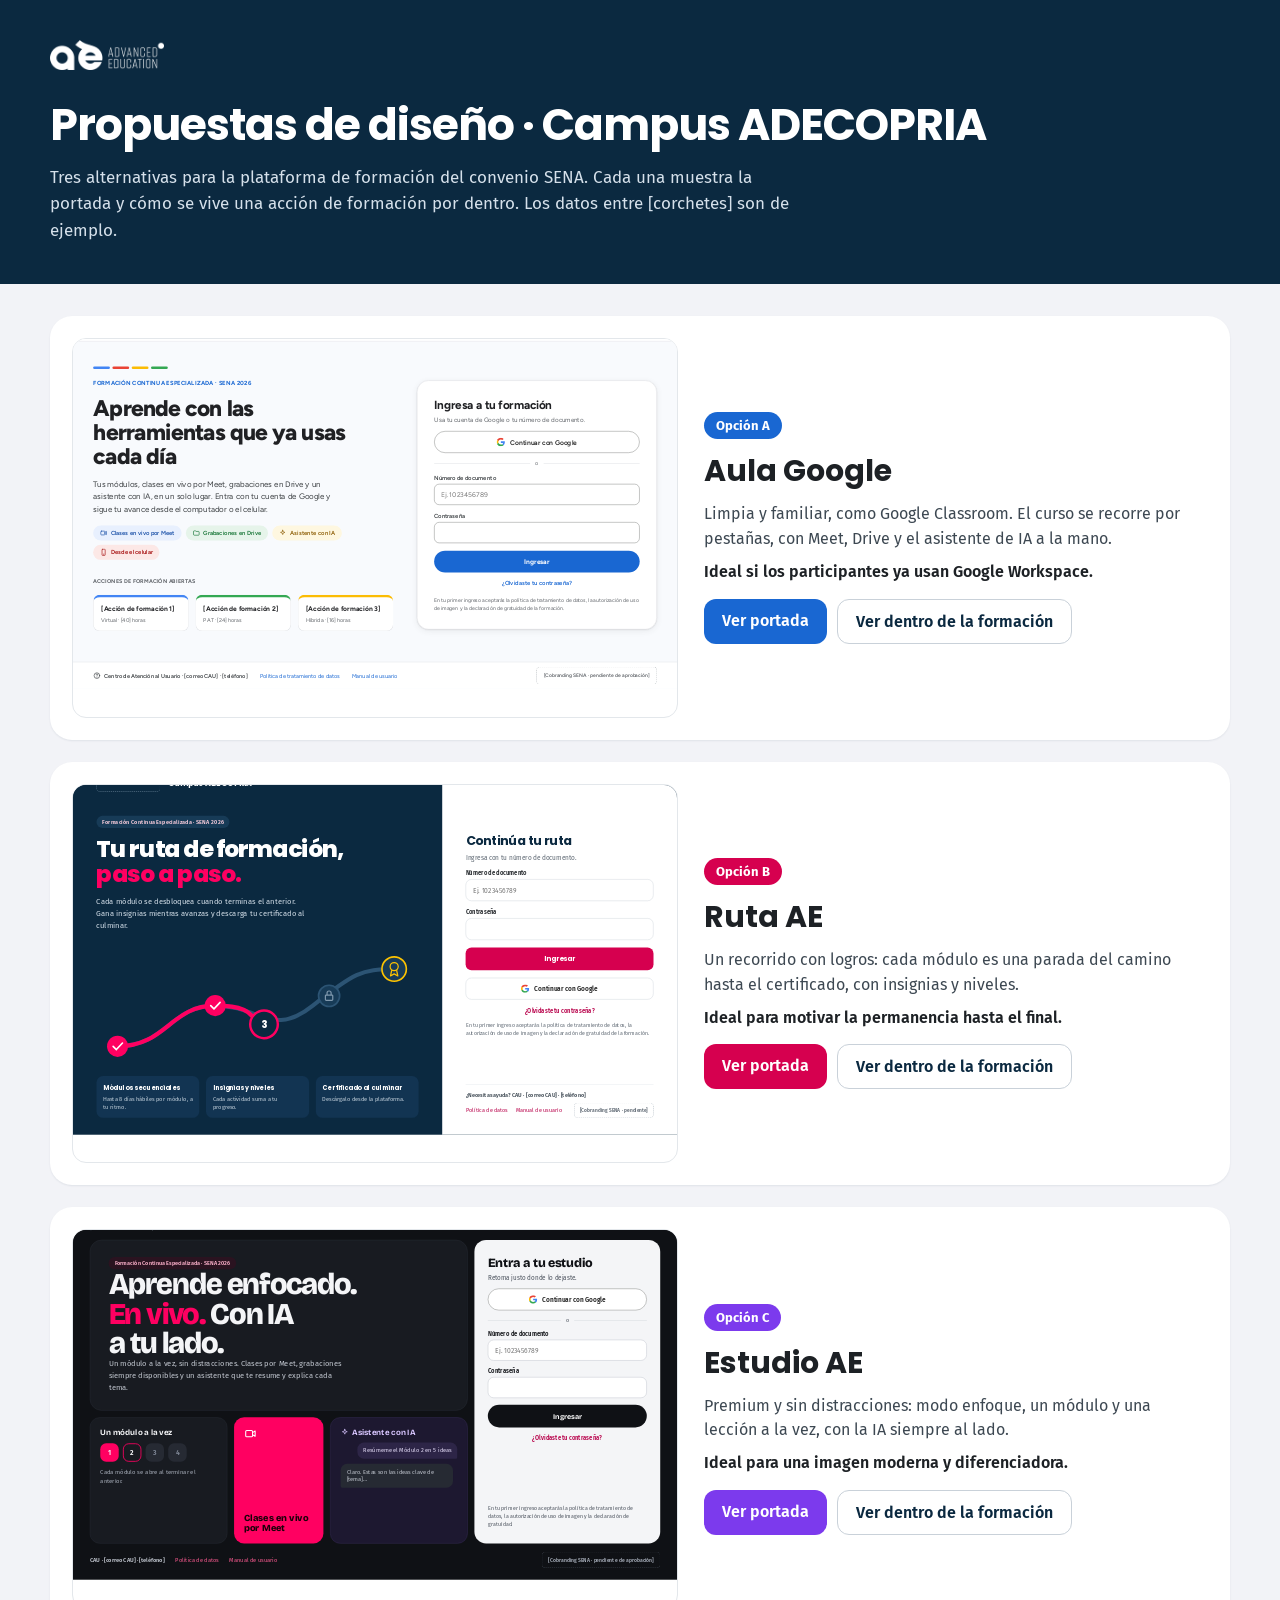
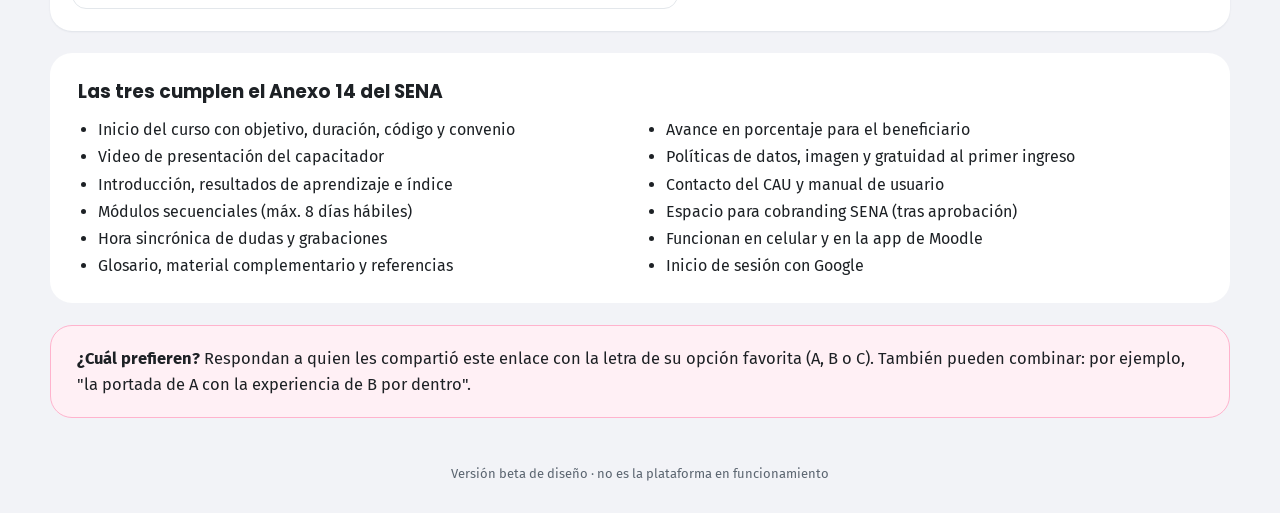
==== index.html @ 514a45b7 "Propuestas de diseño del Campus ADECOPRIA (beta) Co-Authored-By: Claude Opus 5.5 <noreply@anthropic." ====
<!doctype html>
<html lang="es"><head><meta charset="utf-8"><meta name="viewport" content="width=device-width, initial-scale=1"><meta name="robots" content="noindex, nofollow">
<title>Propuestas Campus ADECOPRIA · Beta</title>
<link href="https://fonts.googleapis.com/css2?family=Poppins:wght@600;700;800&family=Fira+Sans:wght@400;500;600&display=swap" rel="stylesheet">
<style>
body{margin:0;background:#f2f3f7;color:#1d2125;font-family:'Fira Sans',system-ui,sans-serif}
header{background:#0b2940;color:#fff;padding:40px 24px} .w{max-width:1180px;margin:0 auto}
header img{height:30px} h1{font-family:Poppins,sans-serif;font-size:clamp(28px,4vw,44px);margin:18px 0 8px;letter-spacing:-1px}
header p{margin:0;color:#d5e0ea;font-size:17px;line-height:1.55;max-width:760px}
main{padding:32px 24px 48px} .op{display:grid;grid-template-columns:minmax(0,1.2fr) minmax(0,1fr);gap:28px;align-items:center;background:#fff;border-radius:22px;padding:22px;margin-bottom:22px;box-shadow:0 1px 2px rgba(11,41,64,.08)}
.mini{position:relative;width:100%;aspect-ratio:1440/900;overflow:hidden;border-radius:14px;border:1px solid #e3e7eb}
.mini iframe{position:absolute;left:0;top:-48px;width:1440px;height:948px;border:0;transform-origin:0 0;pointer-events:none}
.et{display:inline-block;color:#fff;font-weight:700;font-size:13px;padding:6px 12px;border-radius:999px}
h2{font-family:Poppins,sans-serif;font-size:30px;margin:10px 0 8px} .txt p{margin:0 0 8px;font-size:16px;line-height:1.55;color:#3d4852} .id{font-weight:600;color:#1d2125!important}
.bt{display:flex;flex-wrap:wrap;gap:10px;margin-top:14px} .bt a{color:#fff;text-decoration:none;font-weight:600;padding:12px 18px;border-radius:12px} .bt a.sec{background:#fff;color:#0b2940;border:1.5px solid #c9d1d9}
.comun{background:#fff;border-radius:22px;padding:24px 28px} .comun h3{font-family:Poppins,sans-serif;margin:0 0 10px} .comun ul{margin:0;padding-left:20px;columns:2;column-gap:32px;line-height:1.7}
.voto{margin-top:22px;background:#fff0f5;border:1.5px solid #ffb3cd;border-radius:22px;padding:20px 26px;font-size:16.5px;line-height:1.55}
footer{text-align:center;color:#5b6570;font-size:13px;padding:0 24px 32px}
@media (max-width:820px){.op{grid-template-columns:1fr} .comun ul{columns:1}}
</style></head>
<body>
<header><div class="w"><img src="logo-white.png" alt="Grupo AE Advanced Education"><h1>Propuestas de diseño · Campus ADECOPRIA</h1>
<p>Tres alternativas para la plataforma de formación del convenio SENA. Cada una muestra la portada y cómo se vive una acción de formación por dentro. Los datos entre [corchetes] son de ejemplo.</p></div></header>
<main class="w"><article class="op">
  <div class="mini"><iframe src="a-portada.html" title="Vista previa Opción A" loading="lazy" tabindex="-1" aria-hidden="true"></iframe></div>
  <div class="txt"><span class="et" style="background:#1967d2">Opción A</span><h2>Aula Google</h2><p>Limpia y familiar, como Google Classroom. El curso se recorre por pestañas, con Meet, Drive y el asistente de IA a la mano.</p><p class="id">Ideal si los participantes ya usan Google Workspace.</p>
  <div class="bt"><a href="a-portada.html" style="background:#1967d2">Ver portada</a><a href="a-curso.html" class="sec">Ver dentro de la formación</a></div></div>
</article><article class="op">
  <div class="mini"><iframe src="b-portada.html" title="Vista previa Opción B" loading="lazy" tabindex="-1" aria-hidden="true"></iframe></div>
  <div class="txt"><span class="et" style="background:#d6004f">Opción B</span><h2>Ruta AE</h2><p>Un recorrido con logros: cada módulo es una parada del camino hasta el certificado, con insignias y niveles.</p><p class="id">Ideal para motivar la permanencia hasta el final.</p>
  <div class="bt"><a href="b-portada.html" style="background:#d6004f">Ver portada</a><a href="b-curso.html" class="sec">Ver dentro de la formación</a></div></div>
</article><article class="op">
  <div class="mini"><iframe src="c-portada.html" title="Vista previa Opción C" loading="lazy" tabindex="-1" aria-hidden="true"></iframe></div>
  <div class="txt"><span class="et" style="background:#7c3aed">Opción C</span><h2>Estudio AE</h2><p>Premium y sin distracciones: modo enfoque, un módulo y una lección a la vez, con la IA siempre al lado.</p><p class="id">Ideal para una imagen moderna y diferenciadora.</p>
  <div class="bt"><a href="c-portada.html" style="background:#7c3aed">Ver portada</a><a href="c-curso.html" class="sec">Ver dentro de la formación</a></div></div>
</article>
<section class="comun"><h3>Las tres cumplen el Anexo 14 del SENA</h3><ul>
<li>Inicio del curso con objetivo, duración, código y convenio</li><li>Video de presentación del capacitador</li><li>Introducción, resultados de aprendizaje e índice</li>
<li>Módulos secuenciales (máx. 8 días hábiles)</li><li>Hora sincrónica de dudas y grabaciones</li><li>Glosario, material complementario y referencias</li>
<li>Avance en porcentaje para el beneficiario</li><li>Políticas de datos, imagen y gratuidad al primer ingreso</li><li>Contacto del CAU y manual de usuario</li>
<li>Espacio para cobranding SENA (tras aprobación)</li><li>Funcionan en celular y en la app de Moodle</li><li>Inicio de sesión con Google</li></ul></section>
<div class="voto"><strong>¿Cuál prefieren?</strong> Respondan a quien les compartió este enlace con la letra de su opción favorita (A, B o C). También pueden combinar: por ejemplo, "la portada de A con la experiencia de B por dentro".</div>
</main>
<footer>Versión beta de diseño · no es la plataforma en funcionamiento</footer>
<script>
function mini(){document.querySelectorAll('.mini').forEach(function(m){var f=m.querySelector('iframe');f.style.transform='scale('+(m.clientWidth/1440)+')';});}
window.addEventListener('resize',mini);window.addEventListener('load',mini);mini();
</script>
</body></html>
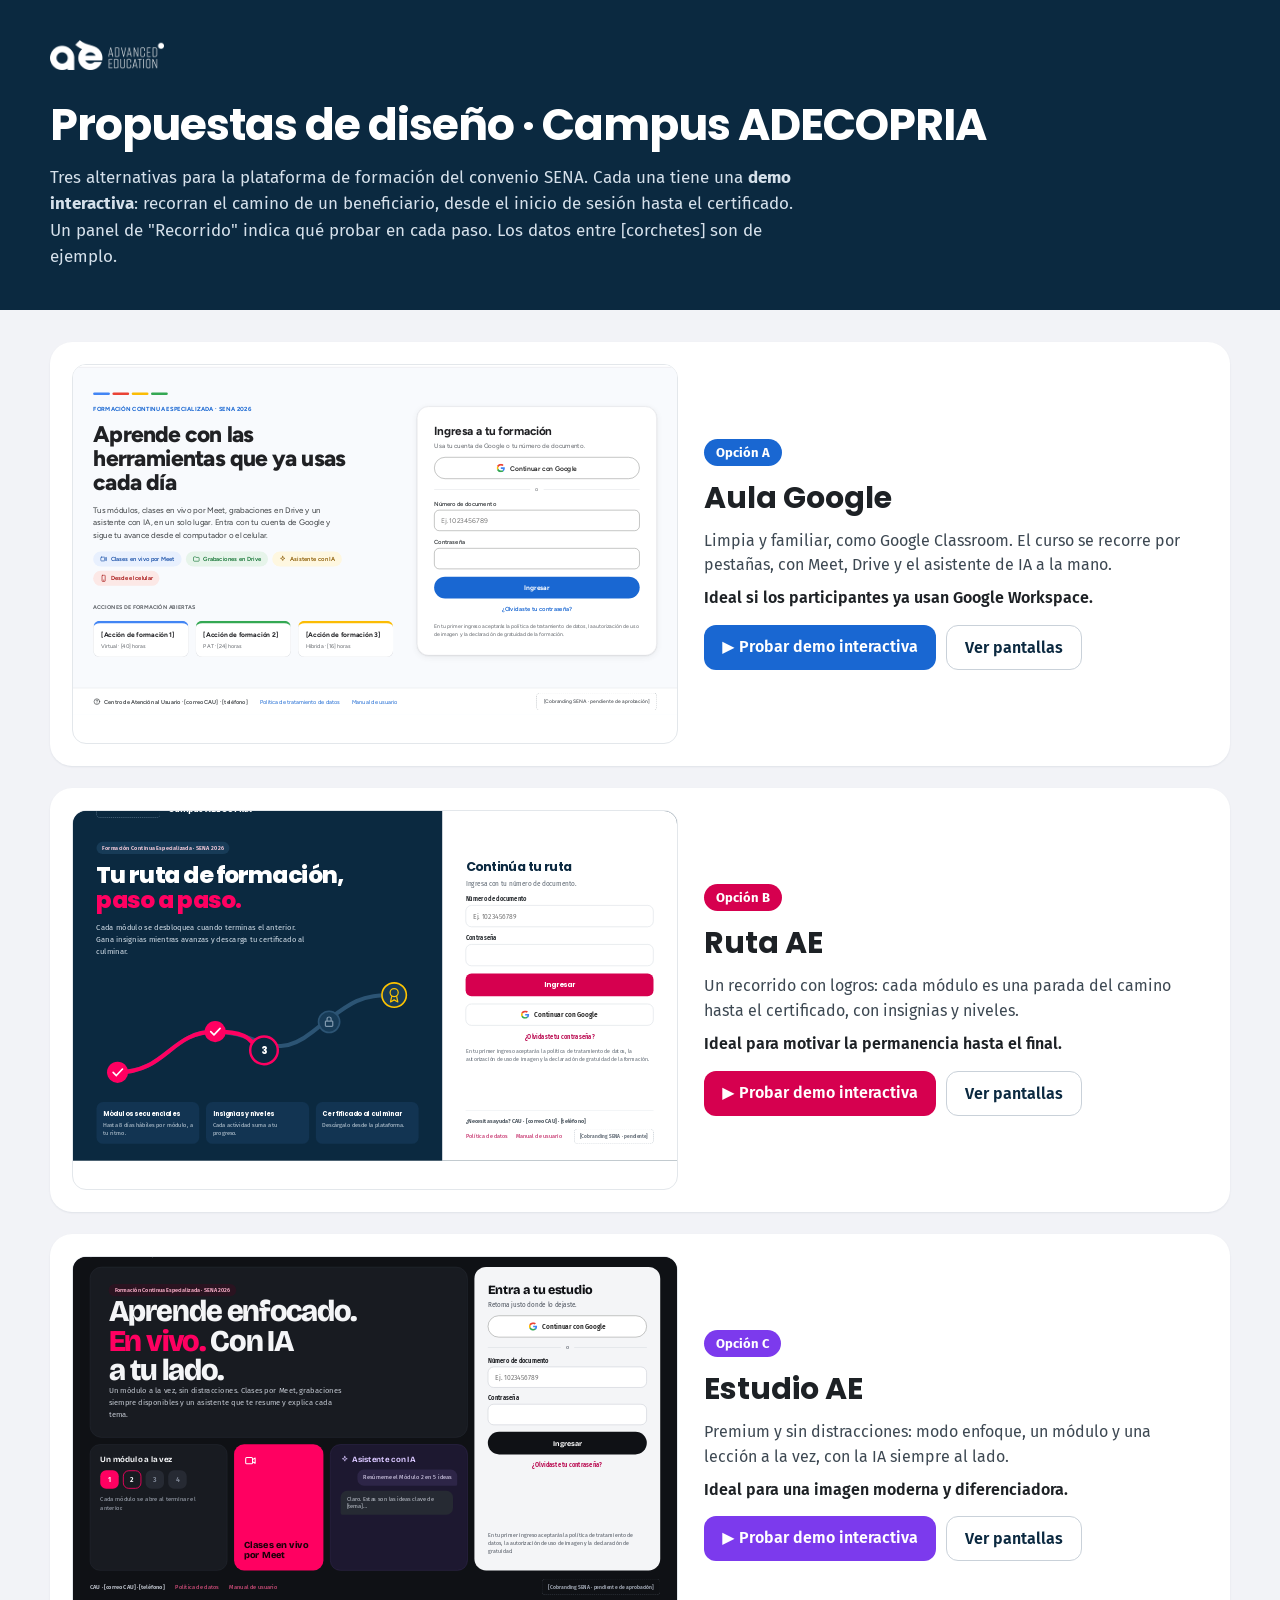
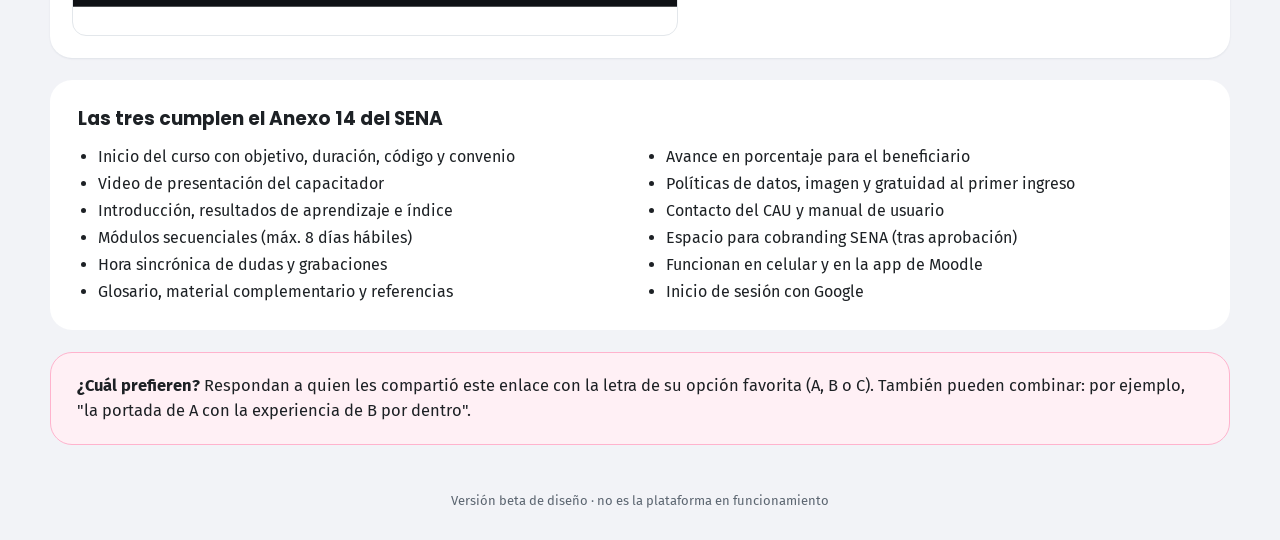
==== commit 255651c0: "Demo interactiva de las 3 propuestas Cada opción simula el recorrido del beneficiario: inicio de ses" ====
--- a/index.html
+++ b/index.html
@@ -20,19 +20,19 @@
 </style></head>
 <body>
 <header><div class="w"><img src="logo-white.png" alt="Grupo AE Advanced Education"><h1>Propuestas de diseño · Campus ADECOPRIA</h1>
-<p>Tres alternativas para la plataforma de formación del convenio SENA. Cada una muestra la portada y cómo se vive una acción de formación por dentro. Los datos entre [corchetes] son de ejemplo.</p></div></header>
+<p>Tres alternativas para la plataforma de formación del convenio SENA. Cada una tiene una <strong>demo interactiva</strong>: recorran el camino de un beneficiario, desde el inicio de sesión hasta el certificado. Un panel de "Recorrido" indica qué probar en cada paso. Los datos entre [corchetes] son de ejemplo.</p></div></header>
 <main class="w"><article class="op">
   <div class="mini"><iframe src="a-portada.html" title="Vista previa Opción A" loading="lazy" tabindex="-1" aria-hidden="true"></iframe></div>
   <div class="txt"><span class="et" style="background:#1967d2">Opción A</span><h2>Aula Google</h2><p>Limpia y familiar, como Google Classroom. El curso se recorre por pestañas, con Meet, Drive y el asistente de IA a la mano.</p><p class="id">Ideal si los participantes ya usan Google Workspace.</p>
-  <div class="bt"><a href="a-portada.html" style="background:#1967d2">Ver portada</a><a href="a-curso.html" class="sec">Ver dentro de la formación</a></div></div>
+  <div class="bt"><a href="demo/a.html" style="background:#1967d2">▶ Probar demo interactiva</a><a href="a-portada.html" class="sec">Ver pantallas</a></div></div>
 </article><article class="op">
   <div class="mini"><iframe src="b-portada.html" title="Vista previa Opción B" loading="lazy" tabindex="-1" aria-hidden="true"></iframe></div>
   <div class="txt"><span class="et" style="background:#d6004f">Opción B</span><h2>Ruta AE</h2><p>Un recorrido con logros: cada módulo es una parada del camino hasta el certificado, con insignias y niveles.</p><p class="id">Ideal para motivar la permanencia hasta el final.</p>
-  <div class="bt"><a href="b-portada.html" style="background:#d6004f">Ver portada</a><a href="b-curso.html" class="sec">Ver dentro de la formación</a></div></div>
+  <div class="bt"><a href="demo/b.html" style="background:#d6004f">▶ Probar demo interactiva</a><a href="b-portada.html" class="sec">Ver pantallas</a></div></div>
 </article><article class="op">
   <div class="mini"><iframe src="c-portada.html" title="Vista previa Opción C" loading="lazy" tabindex="-1" aria-hidden="true"></iframe></div>
   <div class="txt"><span class="et" style="background:#7c3aed">Opción C</span><h2>Estudio AE</h2><p>Premium y sin distracciones: modo enfoque, un módulo y una lección a la vez, con la IA siempre al lado.</p><p class="id">Ideal para una imagen moderna y diferenciadora.</p>
-  <div class="bt"><a href="c-portada.html" style="background:#7c3aed">Ver portada</a><a href="c-curso.html" class="sec">Ver dentro de la formación</a></div></div>
+  <div class="bt"><a href="demo/c.html" style="background:#7c3aed">▶ Probar demo interactiva</a><a href="c-portada.html" class="sec">Ver pantallas</a></div></div>
 </article>
 <section class="comun"><h3>Las tres cumplen el Anexo 14 del SENA</h3><ul>
 <li>Inicio del curso con objetivo, duración, código y convenio</li><li>Video de presentación del capacitador</li><li>Introducción, resultados de aprendizaje e índice</li>
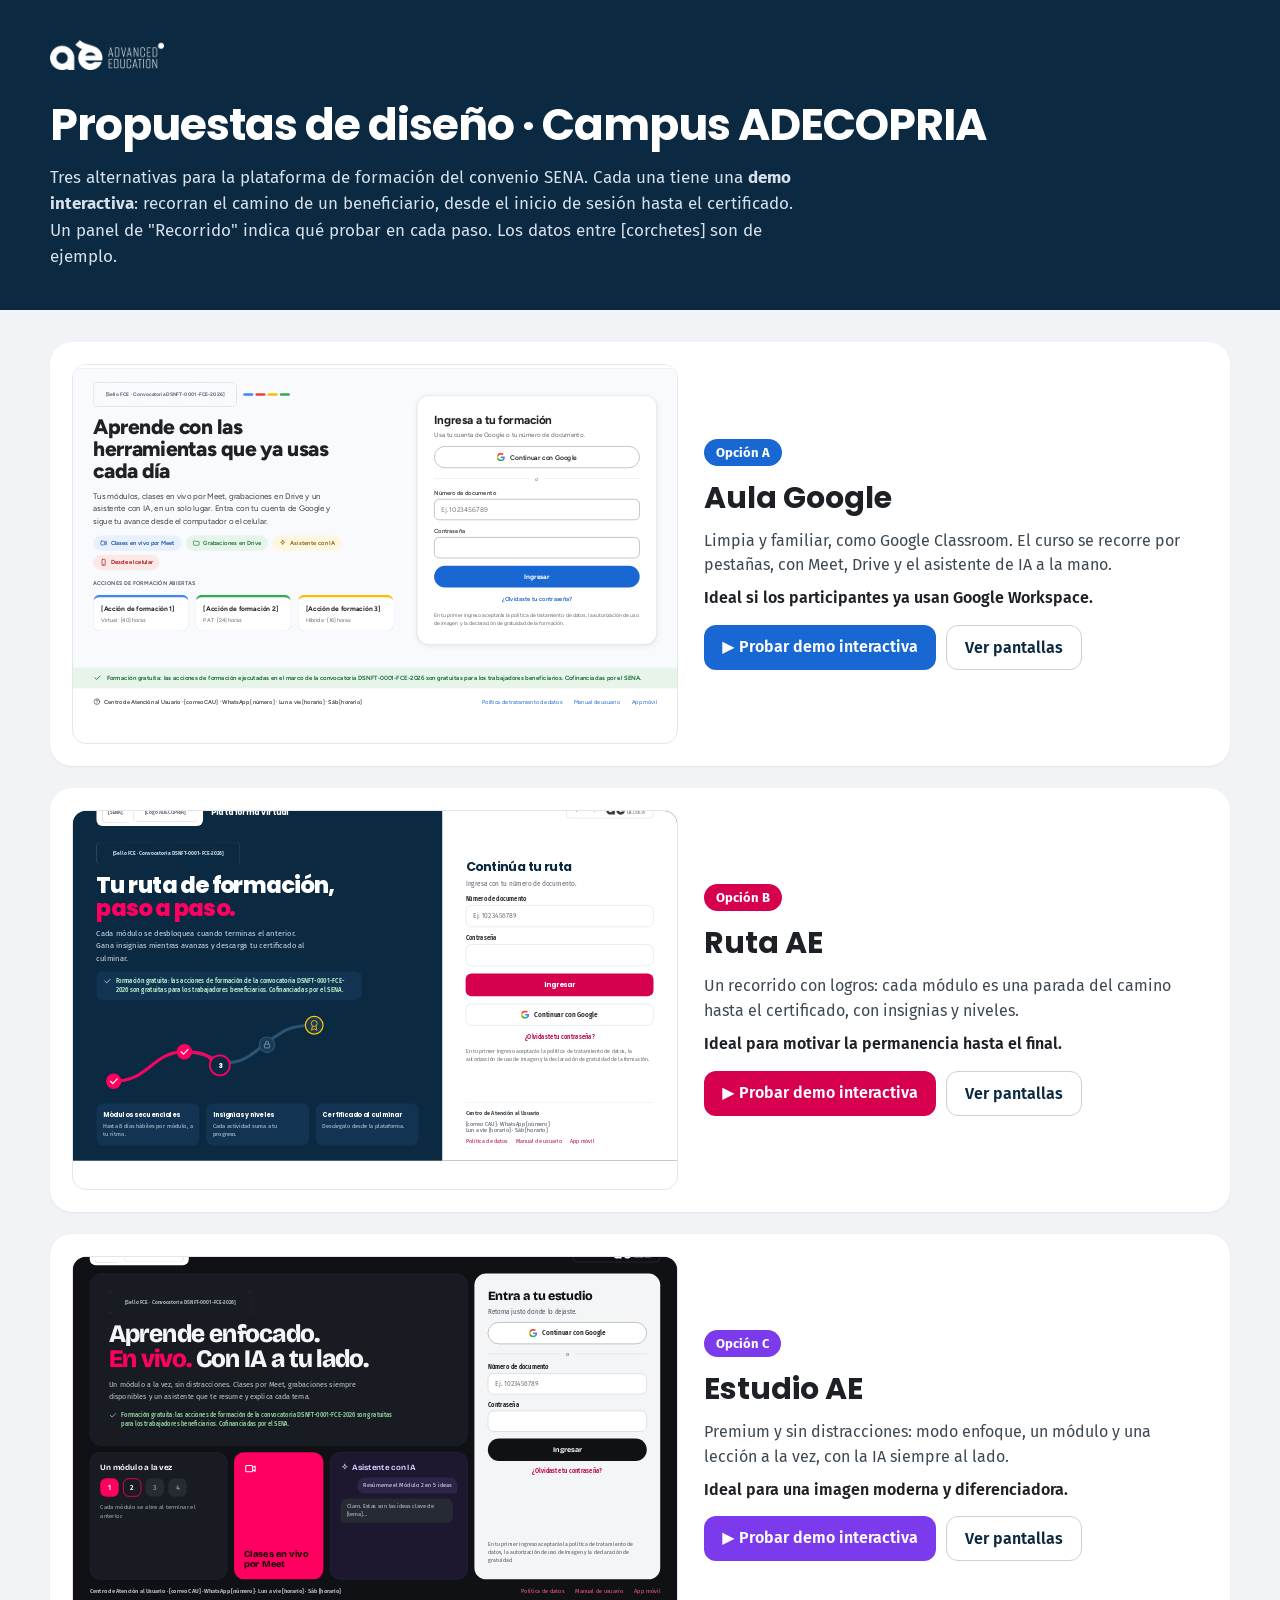
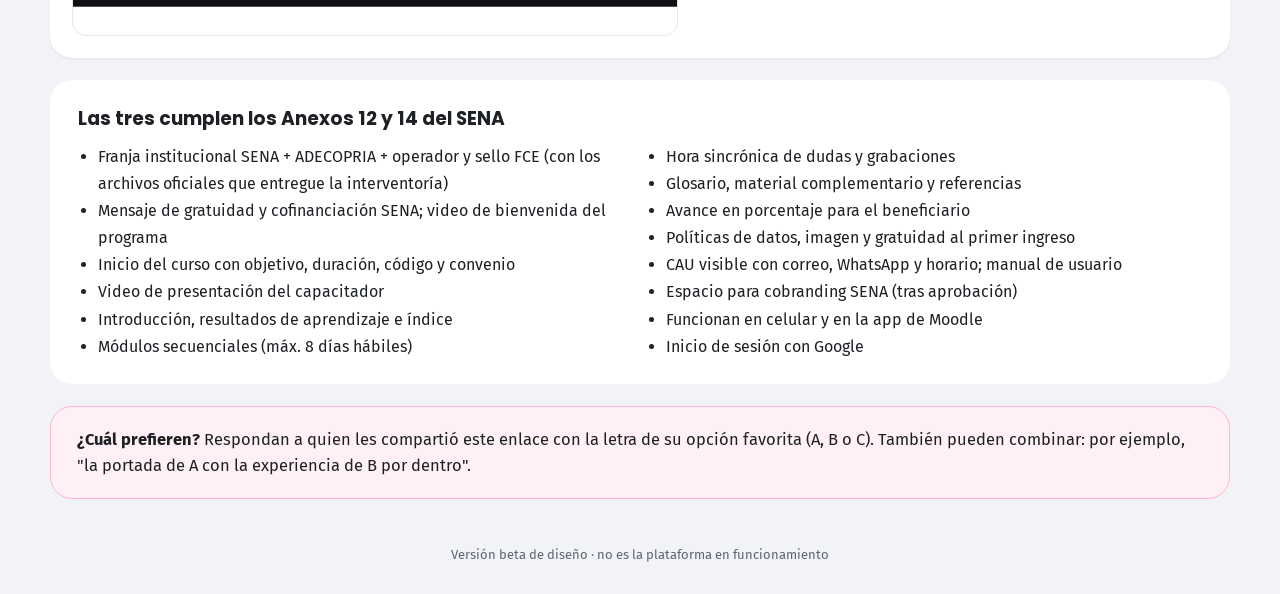
==== commit 5deb0bfa: "Franja institucional SENA, gratuidad, CAU y video de bienvenida Adaptado del campus SENA de CCI Fran" ====
--- a/index.html
+++ b/index.html
@@ -34,10 +34,11 @@
   <div class="txt"><span class="et" style="background:#7c3aed">Opción C</span><h2>Estudio AE</h2><p>Premium y sin distracciones: modo enfoque, un módulo y una lección a la vez, con la IA siempre al lado.</p><p class="id">Ideal para una imagen moderna y diferenciadora.</p>
   <div class="bt"><a href="demo/c.html" style="background:#7c3aed">▶ Probar demo interactiva</a><a href="c-portada.html" class="sec">Ver pantallas</a></div></div>
 </article>
-<section class="comun"><h3>Las tres cumplen el Anexo 14 del SENA</h3><ul>
+<section class="comun"><h3>Las tres cumplen los Anexos 12 y 14 del SENA</h3><ul>
+<li>Franja institucional SENA + ADECOPRIA + operador y sello FCE (con los archivos oficiales que entregue la interventoría)</li><li>Mensaje de gratuidad y cofinanciación SENA; video de bienvenida del programa</li>
 <li>Inicio del curso con objetivo, duración, código y convenio</li><li>Video de presentación del capacitador</li><li>Introducción, resultados de aprendizaje e índice</li>
 <li>Módulos secuenciales (máx. 8 días hábiles)</li><li>Hora sincrónica de dudas y grabaciones</li><li>Glosario, material complementario y referencias</li>
-<li>Avance en porcentaje para el beneficiario</li><li>Políticas de datos, imagen y gratuidad al primer ingreso</li><li>Contacto del CAU y manual de usuario</li>
+<li>Avance en porcentaje para el beneficiario</li><li>Políticas de datos, imagen y gratuidad al primer ingreso</li><li>CAU visible con correo, WhatsApp y horario; manual de usuario</li>
 <li>Espacio para cobranding SENA (tras aprobación)</li><li>Funcionan en celular y en la app de Moodle</li><li>Inicio de sesión con Google</li></ul></section>
 <div class="voto"><strong>¿Cuál prefieren?</strong> Respondan a quien les compartió este enlace con la letra de su opción favorita (A, B o C). También pueden combinar: por ejemplo, "la portada de A con la experiencia de B por dentro".</div>
 </main>
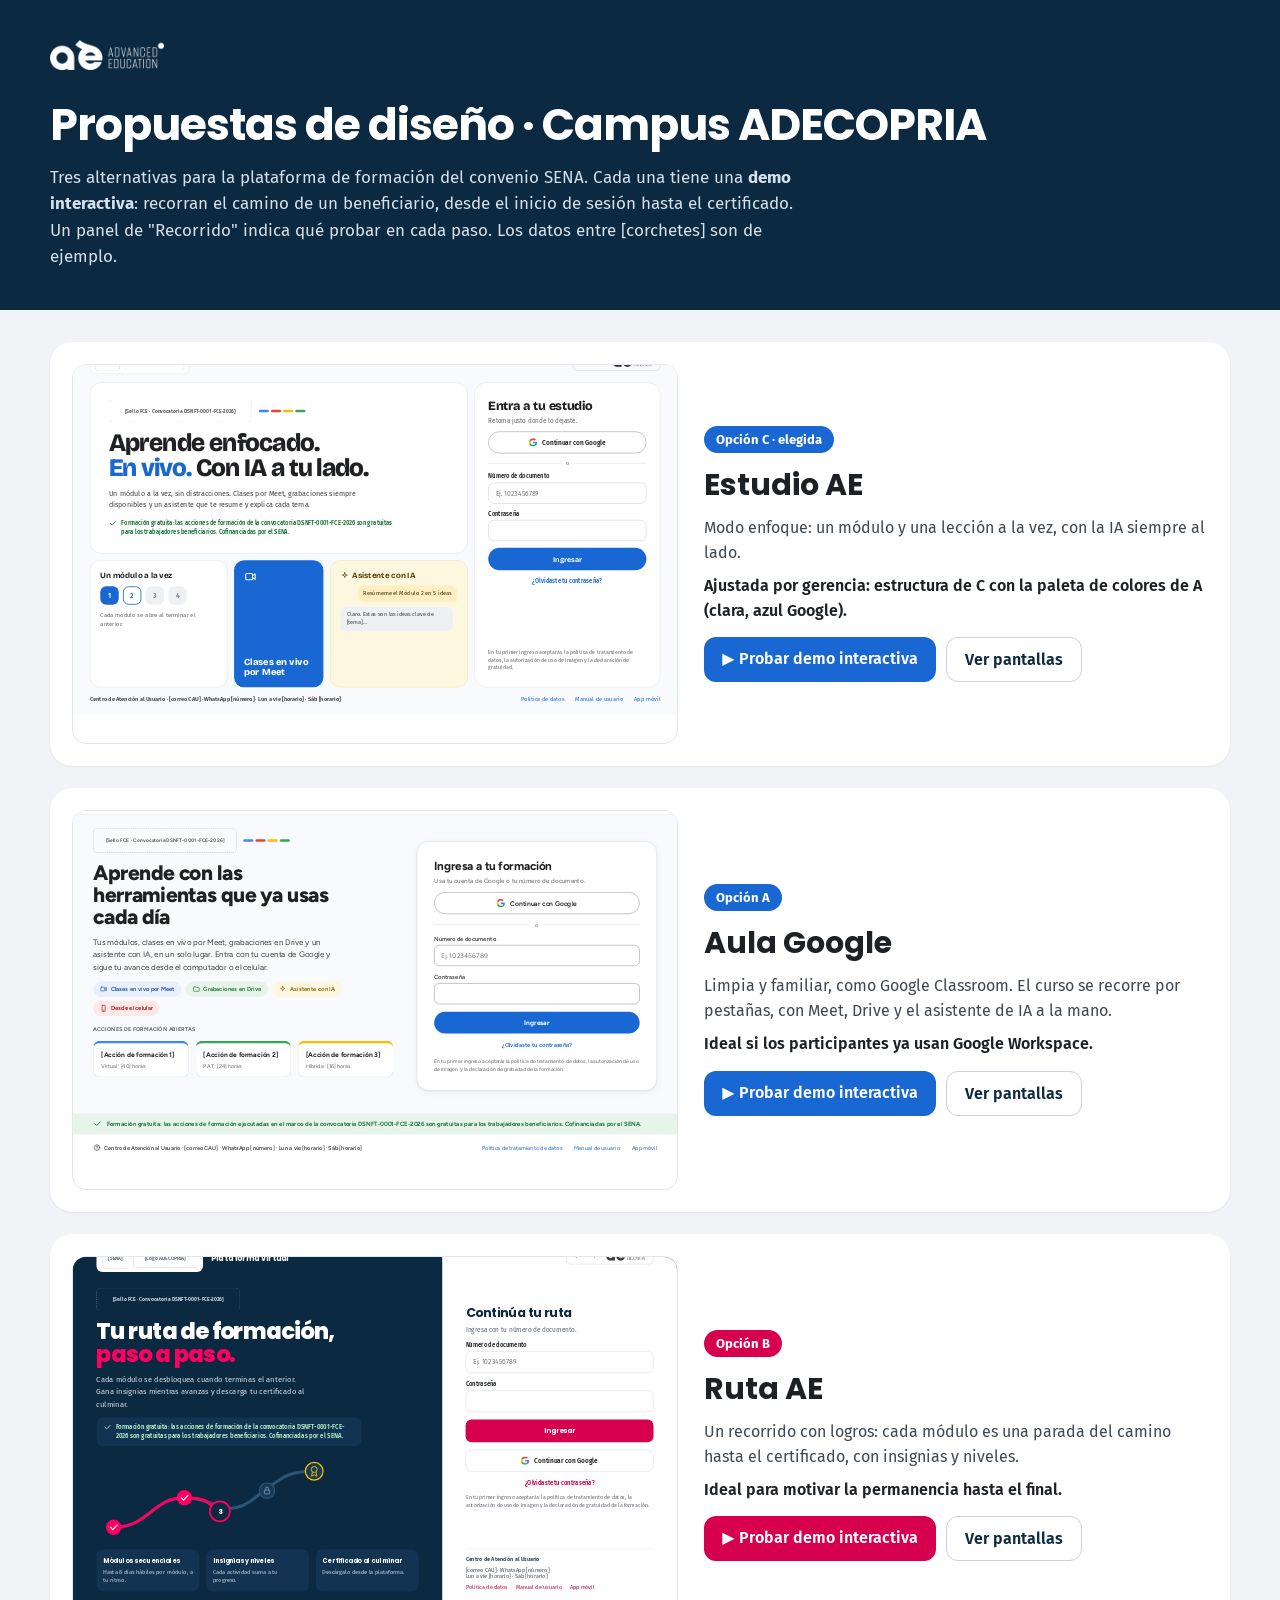
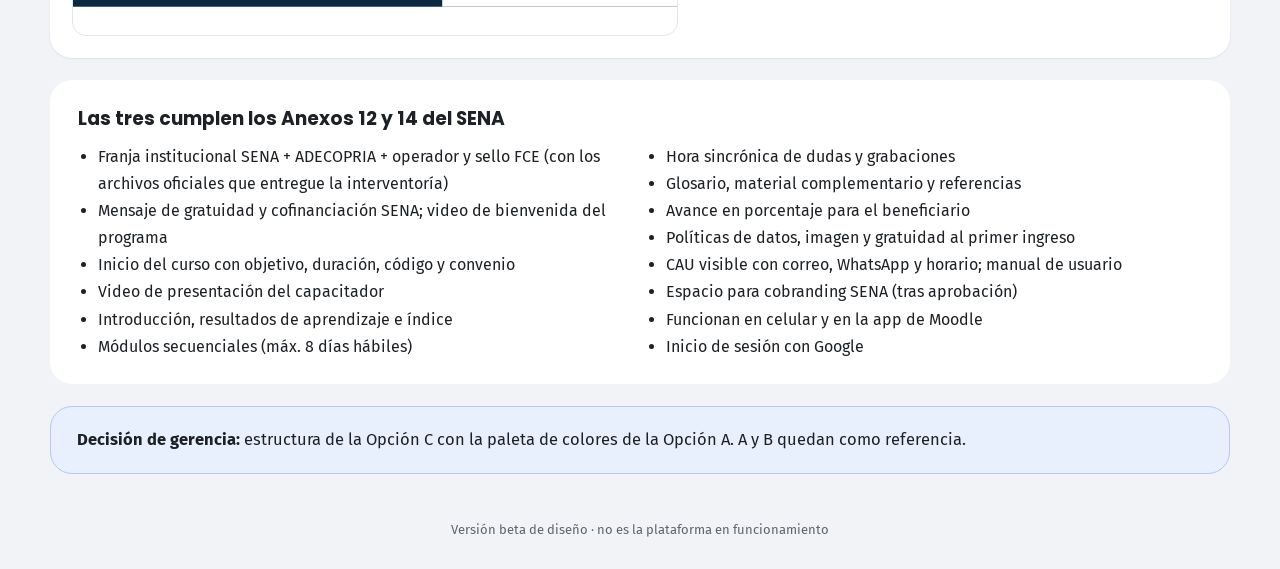
==== commit 71203d99: "Opción C con la paleta de colores de A (decisión de gerencia) Co-Authored-By: Claude Opus 5.5 <norep" ====
--- a/index.html
+++ b/index.html
@@ -14,7 +14,7 @@
 h2{font-family:Poppins,sans-serif;font-size:30px;margin:10px 0 8px} .txt p{margin:0 0 8px;font-size:16px;line-height:1.55;color:#3d4852} .id{font-weight:600;color:#1d2125!important}
 .bt{display:flex;flex-wrap:wrap;gap:10px;margin-top:14px} .bt a{color:#fff;text-decoration:none;font-weight:600;padding:12px 18px;border-radius:12px} .bt a.sec{background:#fff;color:#0b2940;border:1.5px solid #c9d1d9}
 .comun{background:#fff;border-radius:22px;padding:24px 28px} .comun h3{font-family:Poppins,sans-serif;margin:0 0 10px} .comun ul{margin:0;padding-left:20px;columns:2;column-gap:32px;line-height:1.7}
-.voto{margin-top:22px;background:#fff0f5;border:1.5px solid #ffb3cd;border-radius:22px;padding:20px 26px;font-size:16.5px;line-height:1.55}
+.voto{margin-top:22px;background:#e8f0fe;border:1.5px solid #aecbfa;border-radius:22px;padding:20px 26px;font-size:16.5px;line-height:1.55}
 footer{text-align:center;color:#5b6570;font-size:13px;padding:0 24px 32px}
 @media (max-width:820px){.op{grid-template-columns:1fr} .comun ul{columns:1}}
 </style></head>
@@ -22,6 +22,10 @@
 <header><div class="w"><img src="logo-white.png" alt="Grupo AE Advanced Education"><h1>Propuestas de diseño · Campus ADECOPRIA</h1>
 <p>Tres alternativas para la plataforma de formación del convenio SENA. Cada una tiene una <strong>demo interactiva</strong>: recorran el camino de un beneficiario, desde el inicio de sesión hasta el certificado. Un panel de "Recorrido" indica qué probar en cada paso. Los datos entre [corchetes] son de ejemplo.</p></div></header>
 <main class="w"><article class="op">
+  <div class="mini"><iframe src="c-portada.html" title="Vista previa Opción C" loading="lazy" tabindex="-1" aria-hidden="true"></iframe></div>
+  <div class="txt"><span class="et" style="background:#1967d2">Opción C · elegida</span><h2>Estudio AE</h2><p>Modo enfoque: un módulo y una lección a la vez, con la IA siempre al lado.</p><p class="id">Ajustada por gerencia: estructura de C con la paleta de colores de A (clara, azul Google).</p>
+  <div class="bt"><a href="demo/c.html" style="background:#1967d2">▶ Probar demo interactiva</a><a href="c-portada.html" class="sec">Ver pantallas</a></div></div>
+</article><article class="op">
   <div class="mini"><iframe src="a-portada.html" title="Vista previa Opción A" loading="lazy" tabindex="-1" aria-hidden="true"></iframe></div>
   <div class="txt"><span class="et" style="background:#1967d2">Opción A</span><h2>Aula Google</h2><p>Limpia y familiar, como Google Classroom. El curso se recorre por pestañas, con Meet, Drive y el asistente de IA a la mano.</p><p class="id">Ideal si los participantes ya usan Google Workspace.</p>
   <div class="bt"><a href="demo/a.html" style="background:#1967d2">▶ Probar demo interactiva</a><a href="a-portada.html" class="sec">Ver pantallas</a></div></div>
@@ -29,10 +33,6 @@
   <div class="mini"><iframe src="b-portada.html" title="Vista previa Opción B" loading="lazy" tabindex="-1" aria-hidden="true"></iframe></div>
   <div class="txt"><span class="et" style="background:#d6004f">Opción B</span><h2>Ruta AE</h2><p>Un recorrido con logros: cada módulo es una parada del camino hasta el certificado, con insignias y niveles.</p><p class="id">Ideal para motivar la permanencia hasta el final.</p>
   <div class="bt"><a href="demo/b.html" style="background:#d6004f">▶ Probar demo interactiva</a><a href="b-portada.html" class="sec">Ver pantallas</a></div></div>
-</article><article class="op">
-  <div class="mini"><iframe src="c-portada.html" title="Vista previa Opción C" loading="lazy" tabindex="-1" aria-hidden="true"></iframe></div>
-  <div class="txt"><span class="et" style="background:#7c3aed">Opción C</span><h2>Estudio AE</h2><p>Premium y sin distracciones: modo enfoque, un módulo y una lección a la vez, con la IA siempre al lado.</p><p class="id">Ideal para una imagen moderna y diferenciadora.</p>
-  <div class="bt"><a href="demo/c.html" style="background:#7c3aed">▶ Probar demo interactiva</a><a href="c-portada.html" class="sec">Ver pantallas</a></div></div>
 </article>
 <section class="comun"><h3>Las tres cumplen los Anexos 12 y 14 del SENA</h3><ul>
 <li>Franja institucional SENA + ADECOPRIA + operador y sello FCE (con los archivos oficiales que entregue la interventoría)</li><li>Mensaje de gratuidad y cofinanciación SENA; video de bienvenida del programa</li>
@@ -40,7 +40,7 @@
 <li>Módulos secuenciales (máx. 8 días hábiles)</li><li>Hora sincrónica de dudas y grabaciones</li><li>Glosario, material complementario y referencias</li>
 <li>Avance en porcentaje para el beneficiario</li><li>Políticas de datos, imagen y gratuidad al primer ingreso</li><li>CAU visible con correo, WhatsApp y horario; manual de usuario</li>
 <li>Espacio para cobranding SENA (tras aprobación)</li><li>Funcionan en celular y en la app de Moodle</li><li>Inicio de sesión con Google</li></ul></section>
-<div class="voto"><strong>¿Cuál prefieren?</strong> Respondan a quien les compartió este enlace con la letra de su opción favorita (A, B o C). También pueden combinar: por ejemplo, "la portada de A con la experiencia de B por dentro".</div>
+<div class="voto"><strong>Decisión de gerencia:</strong> estructura de la Opción C con la paleta de colores de la Opción A. A y B quedan como referencia.</div>
 </main>
 <footer>Versión beta de diseño · no es la plataforma en funcionamiento</footer>
 <script>
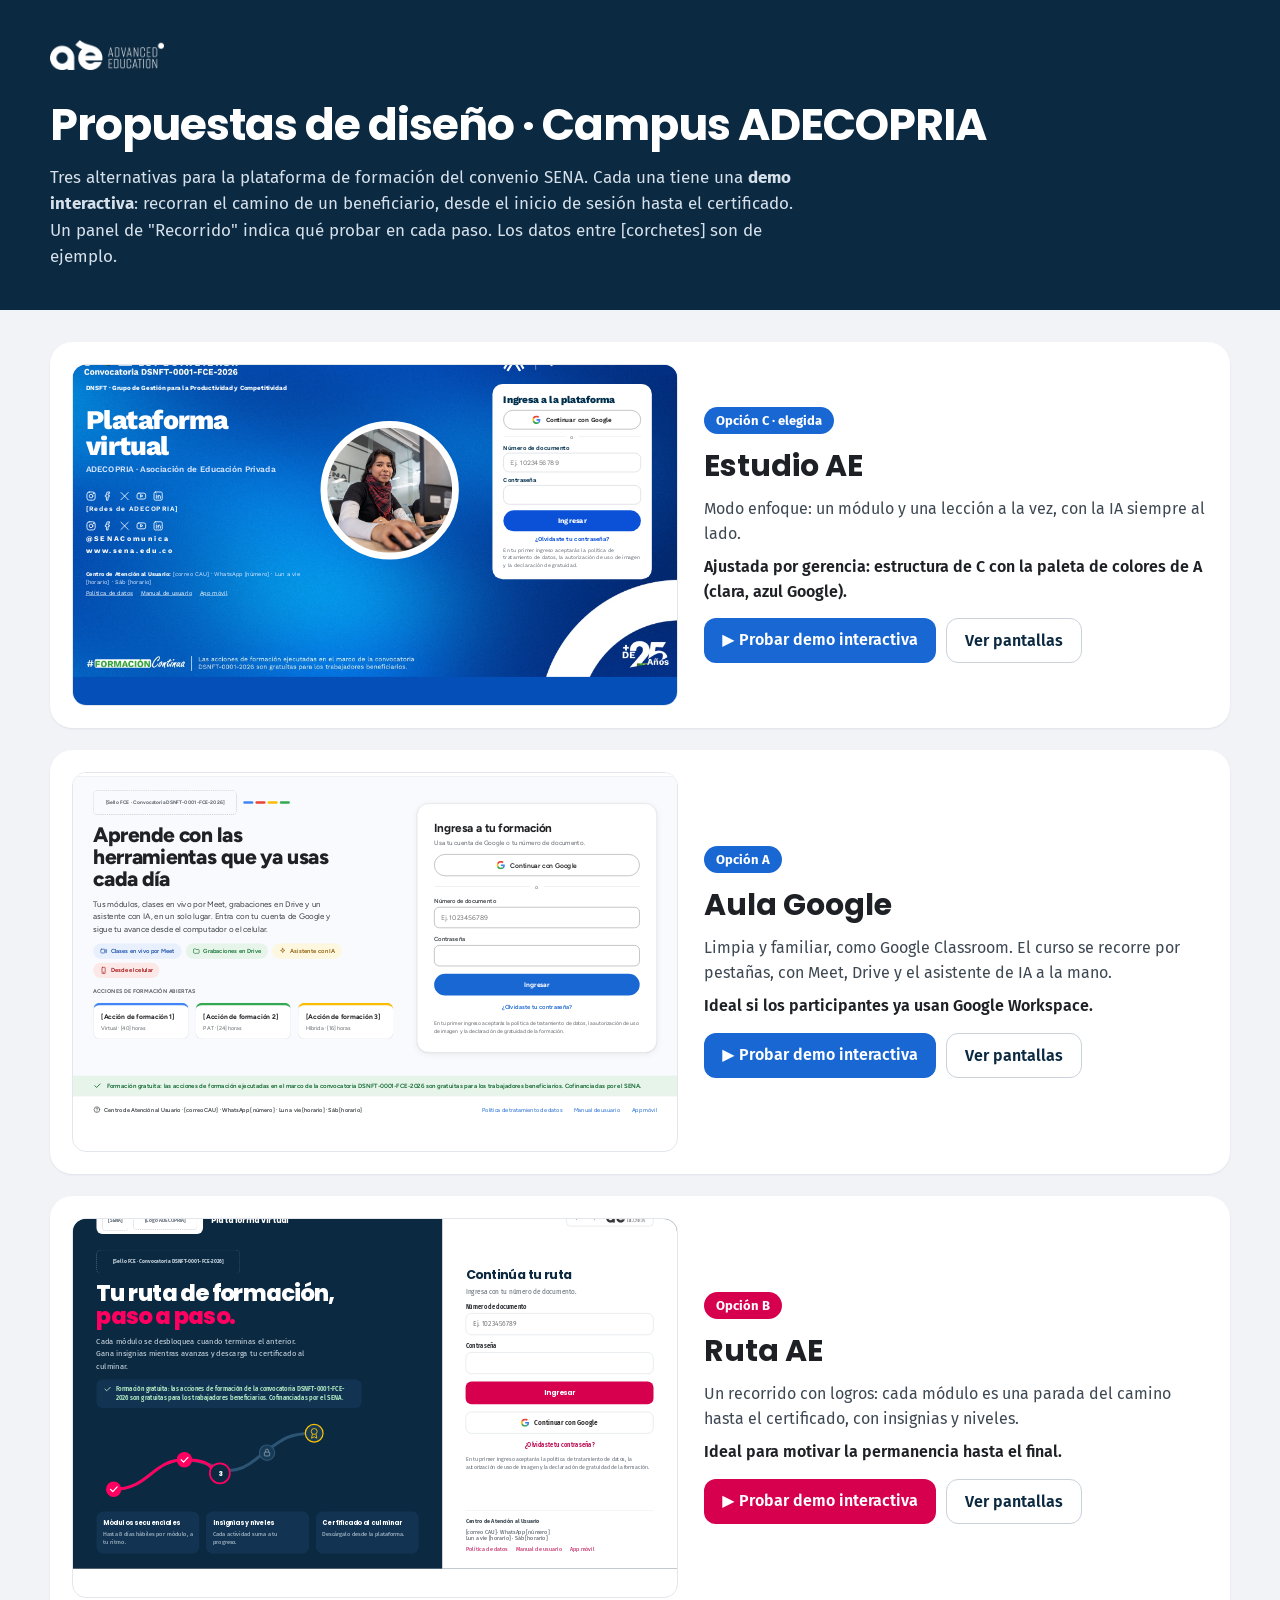
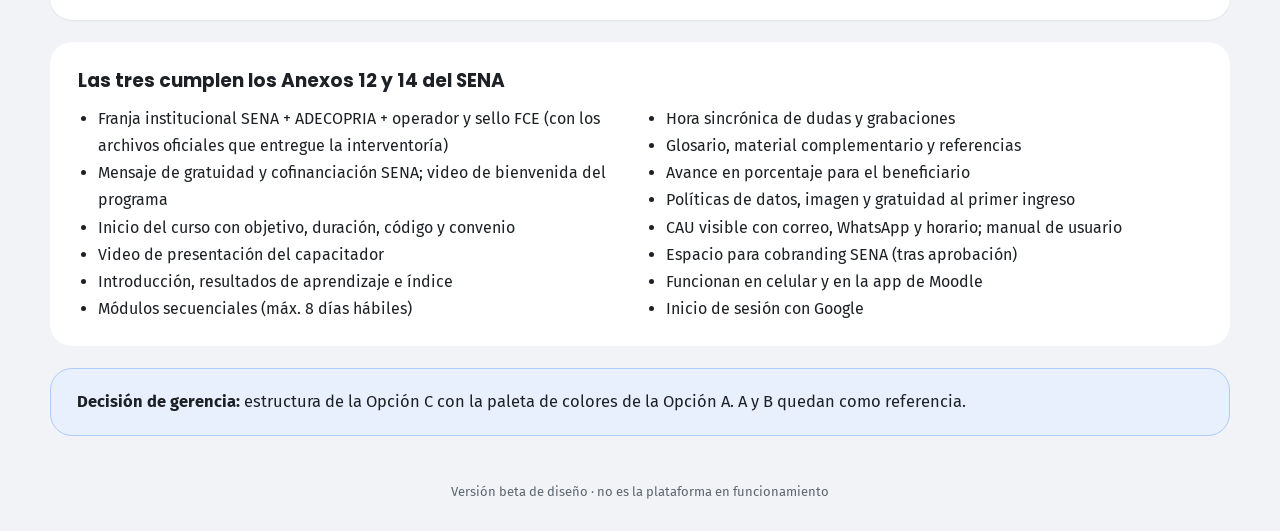
==== commit 1f88220a: "Opción C: portada sobre el fondo azul FCE 2026 sin IA y los tres logos dentro de la formación Co-Aut" ====
--- a/index.html
+++ b/index.html
@@ -22,7 +22,7 @@
 <header><div class="w"><img src="logo-white.png" alt="Grupo AE Advanced Education"><h1>Propuestas de diseño · Campus ADECOPRIA</h1>
 <p>Tres alternativas para la plataforma de formación del convenio SENA. Cada una tiene una <strong>demo interactiva</strong>: recorran el camino de un beneficiario, desde el inicio de sesión hasta el certificado. Un panel de "Recorrido" indica qué probar en cada paso. Los datos entre [corchetes] son de ejemplo.</p></div></header>
 <main class="w"><article class="op">
-  <div class="mini"><iframe src="c-portada.html" title="Vista previa Opción C" loading="lazy" tabindex="-1" aria-hidden="true"></iframe></div>
+  <div class="mini" style="aspect-ratio:1440/810"><iframe src="c-portada.html" title="Vista previa Opción C" loading="lazy" tabindex="-1" aria-hidden="true"></iframe></div>
   <div class="txt"><span class="et" style="background:#1967d2">Opción C · elegida</span><h2>Estudio AE</h2><p>Modo enfoque: un módulo y una lección a la vez, con la IA siempre al lado.</p><p class="id">Ajustada por gerencia: estructura de C con la paleta de colores de A (clara, azul Google).</p>
   <div class="bt"><a href="demo/c.html" style="background:#1967d2">▶ Probar demo interactiva</a><a href="c-portada.html" class="sec">Ver pantallas</a></div></div>
 </article><article class="op">
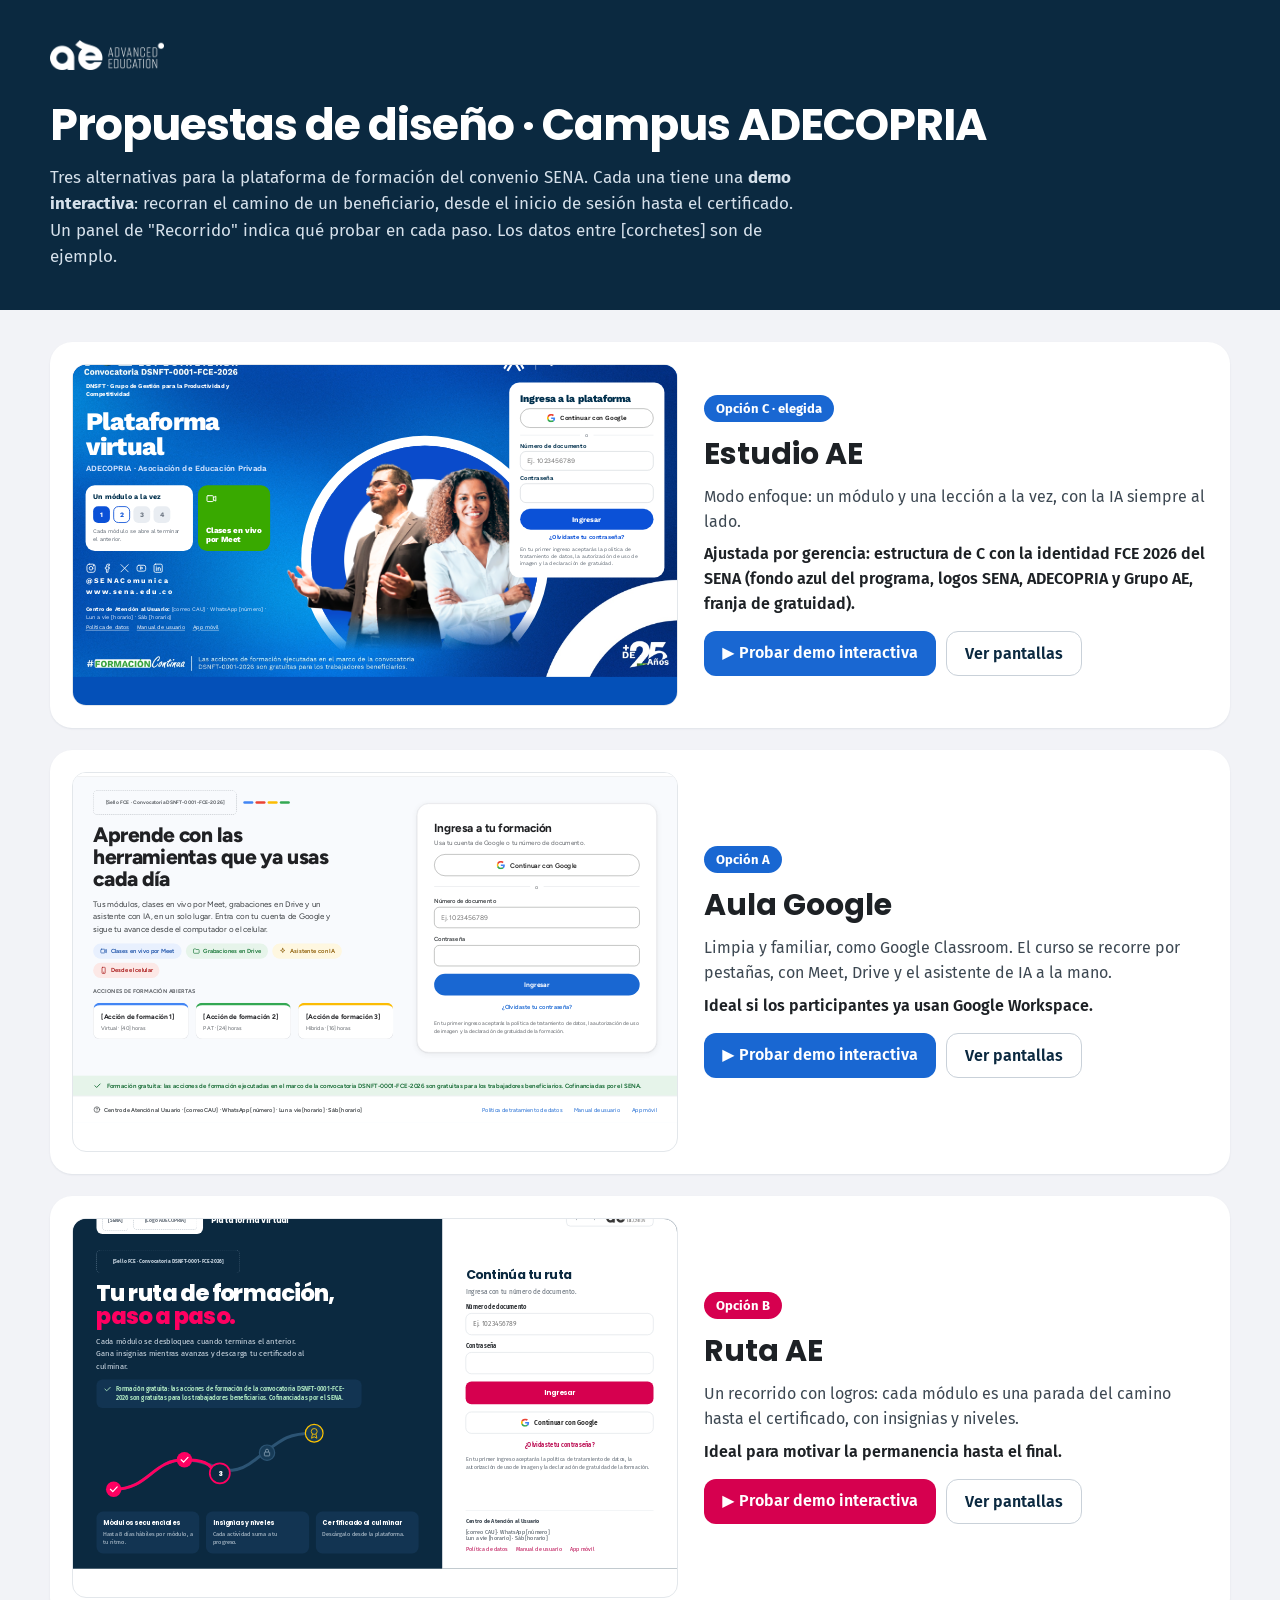
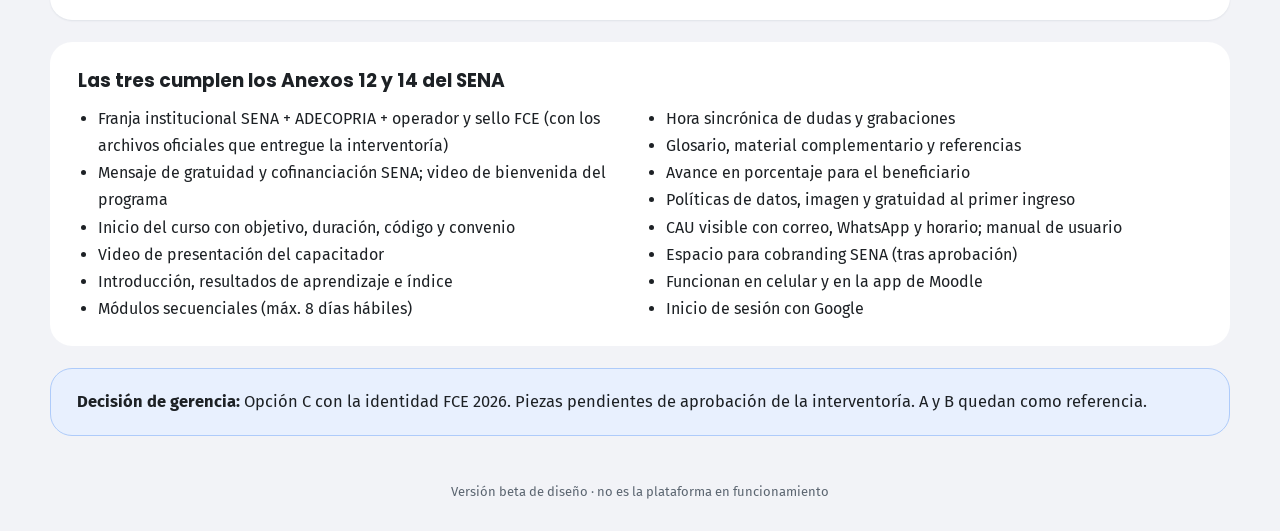
==== commit 6af74501: "Portada de propuestas: describe la Opción C con identidad FCE 2026 Co-Authored-By: Claude Opus 5.5 <" ====
--- a/index.html
+++ b/index.html
@@ -23,7 +23,7 @@
 <p>Tres alternativas para la plataforma de formación del convenio SENA. Cada una tiene una <strong>demo interactiva</strong>: recorran el camino de un beneficiario, desde el inicio de sesión hasta el certificado. Un panel de "Recorrido" indica qué probar en cada paso. Los datos entre [corchetes] son de ejemplo.</p></div></header>
 <main class="w"><article class="op">
   <div class="mini" style="aspect-ratio:1440/810"><iframe src="c-portada.html" title="Vista previa Opción C" loading="lazy" tabindex="-1" aria-hidden="true"></iframe></div>
-  <div class="txt"><span class="et" style="background:#1967d2">Opción C · elegida</span><h2>Estudio AE</h2><p>Modo enfoque: un módulo y una lección a la vez, con la IA siempre al lado.</p><p class="id">Ajustada por gerencia: estructura de C con la paleta de colores de A (clara, azul Google).</p>
+  <div class="txt"><span class="et" style="background:#1967d2">Opción C · elegida</span><h2>Estudio AE</h2><p>Modo enfoque: un módulo y una lección a la vez, con la IA siempre al lado.</p><p class="id">Ajustada por gerencia: estructura de C con la identidad FCE 2026 del SENA (fondo azul del programa, logos SENA, ADECOPRIA y Grupo AE, franja de gratuidad).</p>
   <div class="bt"><a href="demo/c.html" style="background:#1967d2">▶ Probar demo interactiva</a><a href="c-portada.html" class="sec">Ver pantallas</a></div></div>
 </article><article class="op">
   <div class="mini"><iframe src="a-portada.html" title="Vista previa Opción A" loading="lazy" tabindex="-1" aria-hidden="true"></iframe></div>
@@ -40,7 +40,7 @@
 <li>Módulos secuenciales (máx. 8 días hábiles)</li><li>Hora sincrónica de dudas y grabaciones</li><li>Glosario, material complementario y referencias</li>
 <li>Avance en porcentaje para el beneficiario</li><li>Políticas de datos, imagen y gratuidad al primer ingreso</li><li>CAU visible con correo, WhatsApp y horario; manual de usuario</li>
 <li>Espacio para cobranding SENA (tras aprobación)</li><li>Funcionan en celular y en la app de Moodle</li><li>Inicio de sesión con Google</li></ul></section>
-<div class="voto"><strong>Decisión de gerencia:</strong> estructura de la Opción C con la paleta de colores de la Opción A. A y B quedan como referencia.</div>
+<div class="voto"><strong>Decisión de gerencia:</strong> Opción C con la identidad FCE 2026. Piezas pendientes de aprobación de la interventoría. A y B quedan como referencia.</div>
 </main>
 <footer>Versión beta de diseño · no es la plataforma en funcionamiento</footer>
 <script>
